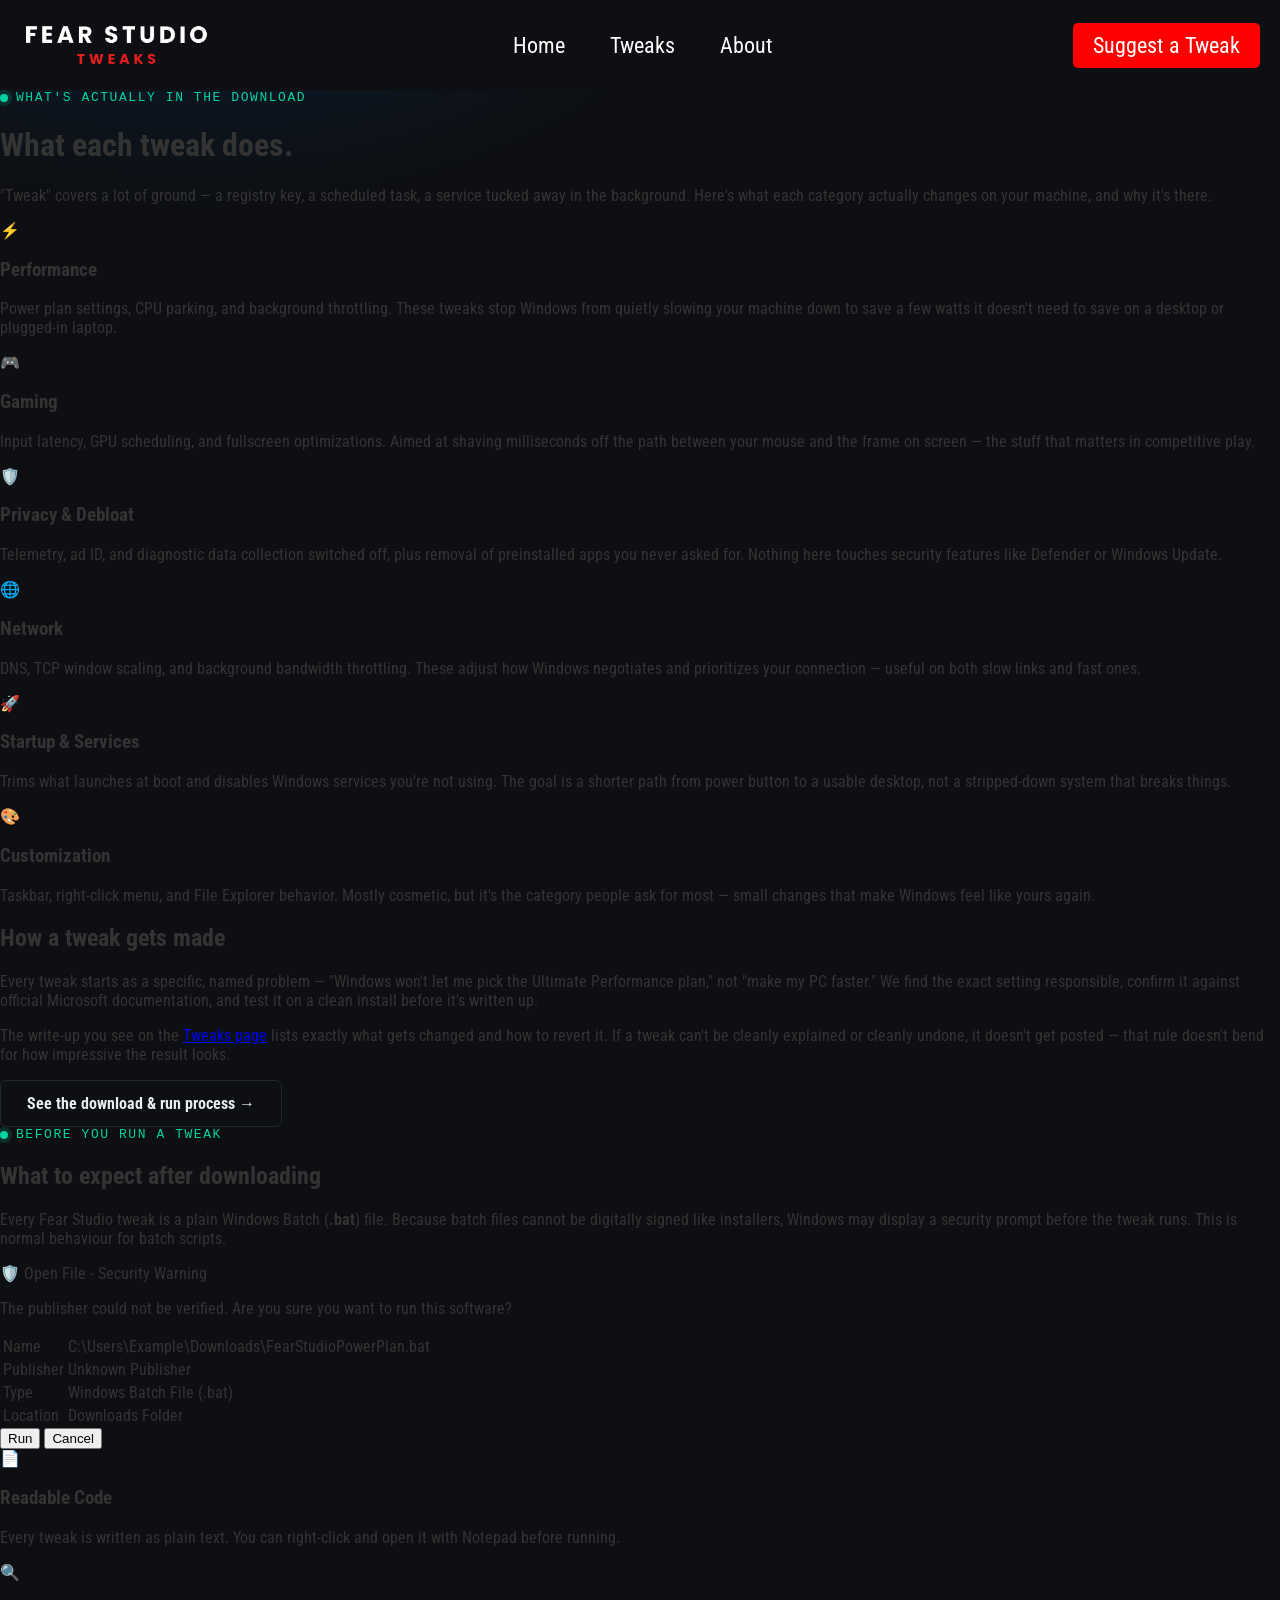
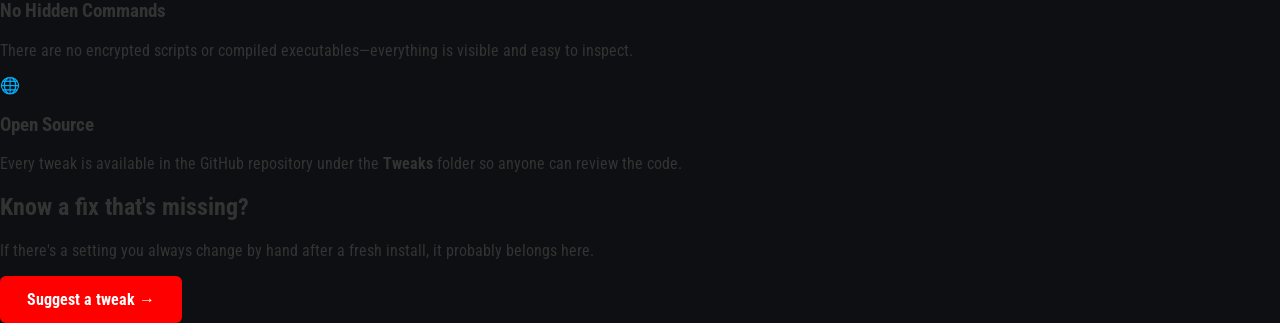
==== About.html @ 370761be "Fear Studio is under development. Fear Studio is currently undergoing a complete website overhaul to" ====
<!DOCTYPE html>
<html lang="en">
<head>
    <meta charset="UTF-8">
    <meta name="viewport" content="width=device-width, initial-scale=1.0">
    <link rel="stylesheet" href="CSS Files/index.css">
    <link rel="stylesheet" href="CSS Files/NavigationBar.css">
    <link rel="stylesheet" href="CSS Files/About.css">
    <link rel="stylesheet" href="CSS Files/CookieConsent.css">
<link rel="icon" href="/images/logo/FearStudio Tweaks.png">

    <style>
@import url('https://fonts.googleapis.com/css2?family=Roboto+Condensed:ital,wght@0,100..900;1,100..900&display=swap');
</style>

    <title>About - Fear Studio Tweaks</title>
</head>
<body>

<nav class="navbar">
    <div class="logo">
        <img src="images/logo/FST.png" alt="Logo">
    </div>
    <div class="menu-left">
        <a href="index.html">Home</a>
        <a href="Tweaks.html">Tweaks</a>
        <a href="About.html">About</a>
    </div>

    <div class="menu-right">
        <a href="Suggest_a_Tweak.html" class="cta-button">Suggest a Tweak</a>
        <div class="hamburger" onclick="toggleMobileMenu()">
            <span></span>
            <span></span>
            <span></span>
        </div>
    </div>
</nav>
<div id="mobileMenu" class="mobile-menu">
    <a href="#" class="closebtn" onclick="toggleMobileMenu()">&times;</a>
    <a href="index.html">Home</a>
    <a href="Tweaks.html">Tweaks</a>
    <a href="About.html">About</a>
    <a href="Suggest_a_Tweak.html" class="cta-button">Suggest a Tweak</a>
</div>

<div class="page1">

    <!-- HERO -->
    <div class="ab-hero">
        <div class="hero-eyebrow">what's actually in the download</div>
        <h1>What each <span>tweak</span> does.</h1>
        <p>"Tweak" covers a lot of ground — a registry key, a scheduled task, a service tucked away in the background. Here's what each category actually changes on your machine, and why it's there.</p>
    </div>

    <!-- CATEGORIES -->
    <div class="ab-categories">
        <div class="ab-grid">

            <div class="ab-card">
                <div class="ab-icon">⚡</div>
                <h3>Performance</h3>
                <p>Power plan settings, CPU parking, and background throttling. These tweaks stop Windows from quietly slowing your machine down to save a few watts it doesn't need to save on a desktop or plugged-in laptop.</p>
            </div>

            <div class="ab-card">
                <div class="ab-icon">🎮</div>
                <h3>Gaming</h3>
                <p>Input latency, GPU scheduling, and fullscreen optimizations. Aimed at shaving milliseconds off the path between your mouse and the frame on screen — the stuff that matters in competitive play.</p>
            </div>

            <div class="ab-card">
                <div class="ab-icon">🛡️</div>
                <h3>Privacy &amp; Debloat</h3>
                <p>Telemetry, ad ID, and diagnostic data collection switched off, plus removal of preinstalled apps you never asked for. Nothing here touches security features like Defender or Windows Update.</p>
            </div>

            <div class="ab-card">
                <div class="ab-icon">🌐</div>
                <h3>Network</h3>
                <p>DNS, TCP window scaling, and background bandwidth throttling. These adjust how Windows negotiates and prioritizes your connection — useful on both slow links and fast ones.</p>
            </div>

            <div class="ab-card">
                <div class="ab-icon">🚀</div>
                <h3>Startup &amp; Services</h3>
                <p>Trims what launches at boot and disables Windows services you're not using. The goal is a shorter path from power button to a usable desktop, not a stripped-down system that breaks things.</p>
            </div>

            <div class="ab-card">
                <div class="ab-icon">🎨</div>
                <h3>Customization</h3>
                <p>Taskbar, right-click menu, and File Explorer behavior. Mostly cosmetic, but it's the category people ask for most — small changes that make Windows feel like yours again.</p>
            </div>

        </div>
    </div>

    <!-- PROCESS -->
    <div class="ab-process">
        <div class="ab-process-box">
            <div class="ab-process-text">
                <h2>How a tweak gets made</h2>
                <p>Every tweak starts as a specific, named problem — "Windows won't let me pick the Ultimate Performance plan," not "make my PC faster." We find the exact setting responsible, confirm it against official Microsoft documentation, and test it on a clean install before it's written up.</p>
                <p>The write-up you see on the <a href="Tweaks.html">Tweaks page</a> lists exactly what gets changed and how to revert it. If a tweak can't be cleanly explained or cleanly undone, it doesn't get posted — that rule doesn't bend for how impressive the result looks.</p>
            </div>
            <a href="How_It_Works.html" class="btn btn-ghost">See the download &amp; run process →</a>
        </div>
    </div>

<!-- DOWNLOAD EXPECTATIONS -->
<section class="ab-download">

    <div class="hero-eyebrow">before you run a tweak</div>

    <h2>What to expect after downloading</h2>

    <p class="ab-download-intro">
        Every Fear Studio tweak is a plain Windows Batch (<strong>.bat</strong>) file.
        Because batch files cannot be digitally signed like installers, Windows may
        display a security prompt before the tweak runs. This is normal behaviour for
        batch scripts.
    </p>

    <div class="windows-warning">

        <div class="warning-title">
            <span class="warning-icon">🛡️</span>
            Open File - Security Warning
        </div>

        <div class="warning-body">

            <p class="warning-text">
                The publisher could not be verified. Are you sure you want to run this software?
            </p>

            <table class="warning-table">
                <tr>
                    <td>Name</td>
                    <td>C:\Users\Example\Downloads\FearStudioPowerPlan.bat</td>
                </tr>

                <tr>
                    <td>Publisher</td>
                    <td>Unknown Publisher</td>
                </tr>

                <tr>
                    <td>Type</td>
                    <td>Windows Batch File (.bat)</td>
                </tr>

                <tr>
                    <td>Location</td>
                    <td>Downloads Folder</td>
                </tr>
            </table>

            <div class="warning-buttons">
                <button class="run-btn">Run</button>
                <button class="cancel-btn">Cancel</button>
            </div>

        </div>

    </div>

    <div class="trust-grid">

        <div class="trust-card">
            <div>📄</div>
            <h3>Readable Code</h3>
            <p>
                Every tweak is written as plain text. You can right-click and open it
                with Notepad before running.
            </p>
        </div>

        <div class="trust-card">
            <div>🔍</div>
            <h3>No Hidden Commands</h3>
            <p>
                There are no encrypted scripts or compiled executables—everything is
                visible and easy to inspect.
            </p>
        </div>

        <div class="trust-card">
            <div>🌐</div>
            <h3>Open Source</h3>
            <p>
                Every tweak is available in the GitHub repository under the
                <strong>Tweaks</strong> folder so anyone can review the code.
            </p>
        </div>

    </div>

</section>

    <!-- CTA -->
    <div class="ab-cta">
        <h2>Know a fix that's missing?</h2>
        <p>If there's a setting you always change by hand after a fresh install, it probably belongs here.</p>
        <a href="Suggest_a_Tweak.html" class="btn btn-primary">Suggest a tweak →</a>
    </div>

</div>

<script>
function toggleMobileMenu() {
    const menu = document.getElementById("mobileMenu");
    if (menu.style.width === "250px") {
        menu.style.width = "0";
    } else {
        menu.style.width = "250px";
    }
}
</script>
<script src="CookieConsent.js"></script>

</body>
</html>
---- CSS Files/index.css ----
:root{
    --bg: #0d0f12;
    --panel: #15181c;
    --panel-2: #1b1f24;
    --line: #23272d;
    --text: #e9edf1;
    --text-dim: #929292;
    --accent: #ff0000;
    --accent-dim: #b30000;
    --ok: #00d4a0;
    --warn: #ff5c5c;
    --mono: "Roboto Mono", monospace;
}

body{ background-color: var(--bg); color: var(--text); }

.contentcenter{ display:none; } /* replaced by hero below */

.page1{
    padding: 0;
    width: 100%;
    height: auto;
    min-height: calc(100vh - 70px);
    background:
        radial-gradient(ellipse 900px 500px at 15% -10%, rgba(0,123,255,0.16), transparent 60%),
        var(--bg);
}

/* ---------- HERO ---------- */
.hero{
    max-width: 1160px;
    margin: 0 auto;
    padding: 72px 24px 40px;
    display: grid;
    grid-template-columns: 1.15fr 0.85fr;
    gap: 40px;
    align-items: center;
}
.hero-eyebrow{
    font-family: var(--mono);
    font-size: 13px;
    letter-spacing: 0.12em;
    color: var(--ok);
    text-transform: uppercase;
    display: flex;
    align-items: center;
    gap: 8px;
    margin-bottom: 18px;
}
.hero-eyebrow::before{
    content:"";
    width: 8px; height: 8px; border-radius: 50%;
    background: var(--ok);
    box-shadow: 0 0 0 4px rgba(0,212,160,0.15);
}
.hero h1{
    font-family: "Roboto Condensed", sans-serif;
    font-weight: 900;
    font-size: 52px;
    line-height: 1.05;
    margin: 0 0 18px;
    letter-spacing: -0.01em;
}
.hero h1 span{ color: var(--accent); }
.hero p{
    color: var(--text-dim);
    font-size: 17px;
    line-height: 1.6;
    max-width: 46ch;
    margin: 0 0 28px;
}
.hero-actions{ display:flex; gap: 14px; flex-wrap: wrap; }
.btn{
    font-family: "Roboto Condensed", sans-serif;
    font-weight: 700;
    font-size: 16px;
    padding: 13px 26px;
    border-radius: 6px;
    text-decoration: none;
    cursor: pointer;
    border: 1px solid transparent;
    transition: 0.2s ease;
    display: inline-flex;
    align-items: center;
    gap: 8px;
}
.btn-primary{ background: var(--accent); color: #fff; }
.btn-primary:hover{ background: var(--accent-dim); }
.btn-ghost{ background: transparent; color: var(--text); border-color: var(--line); }
.btn-ghost:hover{ border-color: var(--accent); color: var(--accent); }

/* readout panel */
.readout{
    

    background: var(--panel);
    border: 1px solid var(--line);
    border-radius: 10px;
    font-family: var(--mono);
    font-size: 13px;
    overflow: hidden;
    box-shadow: 0 20px 50px rgba(0,0,0,0.35);
}
.readout-bar{

   
    display:flex; align-items:center; gap: 10px;
    padding: 10px 14px;
    background: var(--panel-2);
    border-bottom: 1px solid var(--line);
    color: var(--text-dim);
}
.readout-bar span{
    width:10px; height:10px; border-radius:50%;
text-align:center; line-height:10px; font-size: 13px;
}
.readout-bar span:nth-child(1){ background:#ff5f56; }
.readout-bar span:nth-child(2){ background:#ffbd2e; }
.readout-bar span:nth-child(3){ background:#27c93f; }
.readout-title{
    margin-left: 10px;
    font-size: 12px;
    letter-spacing: 0.04em;
}
.readout-body{ padding: 16px 18px 20px; }
.readout-row{
    display:flex; justify-content:space-between; align-items:center;
    padding: 9px 0; border-bottom: 1px dashed var(--line);
    color: var(--text-dim);
}
.readout-row:last-child{ border-bottom: none; }
.readout-row b{ color: var(--text); font-weight: 500; }
.readout-row .val-ok{ color: var(--ok); }
.readout-row .bar{
    width: 90px; height: 6px; background: var(--line); border-radius: 3px; overflow:hidden;
}
.readout-row .bar i{ display:block; height:100%; background: var(--accent); }

/* ---------- STATS STRIP ---------- */
.stats{
    max-width: 1160px;
    margin: 0 auto;
    padding: 0 24px 50px;
    display: grid;
    grid-template-columns: repeat(4, 1fr);
    gap: 16px;
}
.stat{
    background: var(--panel);
    border: 1px solid var(--line);
    border-radius: 8px;
    padding: 18px 20px;
}
.stat .n{
    font-family: var(--mono);
    font-size: 26px;
    font-weight: 700;
    color: var(--accent);
}
.stat .l{
    font-size: 13px;
    color: var(--text-dim);
    margin-top: 4px;
}

/* ---------- HOMEPAGE TWEAKS TEASER ---------- */
.tweaks-teaser{
    max-width: 1160px;
    margin: 0 auto;
    padding: 10px 24px 90px;
}
.teaser-box{
    background: var(--panel);
    border: 1px solid var(--line);
    border-radius: 10px;
    padding: 36px 40px;
    display: flex;
    justify-content: space-between;
    align-items: center;
    gap: 24px;
    flex-wrap: wrap;
}
.teaser-box h2{
    font-family: "Roboto Condensed", sans-serif;
    font-size: 26px;
    font-weight: 800;
    margin: 0 0 8px;
    color: white;
}
.teaser-box p{
    color: var(--text-dim);
    font-size: 14.5px;
    line-height: 1.6;
    margin: 0;
    max-width: 52ch;
}
.teaser-box .btn{ flex-shrink: 0; }

@media screen and (max-width: 620px){
    .teaser-box{ flex-direction: column; align-items: flex-start; }
}

/* ---------- RESPONSIVE ---------- */
@media screen and (max-width: 980px){
    .hero{ grid-template-columns: 1fr; padding-top: 50px; }
    .stats{ grid-template-columns: repeat(2,1fr); }
}
@media screen and (max-width: 620px){
    .hero h1{ font-size: 38px; }
    .stats{ grid-template-columns: 1fr 1fr; }
}
---- CSS Files/NavigationBar.css ----
body {
    margin: 0;
    font-family: "Roboto Condensed", sans-serif;
   
    color: #333;
    
}
/* NAVBAR */
.navbar {
    display: flex;
    justify-content: space-between;
    align-items: center;
    background-color: #33333300;

    color: white;
    padding: 10px 20px;
    height: 70px;
    box-shadow: 0 2px 5px rgba(0,0,0,0.2);
    font-size: 22px;
}

/* LEFT MENU */
.menu-left,
.menu-right {
    display: flex;
    align-items: center;
    gap: 15px;
}

/* LOGO */
.logo img {
    padding-top: 5px;
    max-height: 50px;
    width: auto;
}


/* LINKS */
.navbar a {
    color: white;
    text-decoration: none;
    transition: 0.3s ease;
}

.navbar a:not(.cta-button) {
    padding: 10px 15px;
    border-radius: 5px;
}

.navbar a:not(.cta-button):hover {
    background-color: rgba(255, 255, 255, 0.082);
}


/* CONTACT BUTTON */
.cta-button {
    background-color: #ff0000;
    color: white;
    padding: 10px 20px;
    border-radius: 5px;
    text-decoration: none;
    transition: 0.3s ease;
}

.cta-button:hover {
    background-color: #b30000;
}


/* HAMBURGER MENU */
.hamburger {
    display: none;
    cursor: pointer;
    flex-direction: column;
    justify-content: space-between;
    width: 30px;
    height: 25px;
}

.hamburger span {
    width: 100%;
    height: 3px;
    background-color: white;
    border-radius: 5px;
    transition: 0.3s ease;
}


/* MOBILE SIDE MENU */
.mobile-menu {
    height: 100%;
    width: 0;
    position: fixed;
    z-index: 999;
    top: 0;
    left: 0;
    background-color: #111;
    overflow-x: hidden;
    transition: 0.5s ease;
    padding-top: 60px;
    box-shadow: 3px 0 10px rgba(0,0,0,0.3);
}


.mobile-menu a {
    display: block;
    padding: 15px 25px;
    font-size: 22px;
    color: white;
    text-decoration: none;
    transition: 0.3s ease;
}


.mobile-menu a:hover {
    color: #007bff;
}


/* CLOSE BUTTON */
.mobile-menu .closebtn {
    position: absolute;
    top: 10px;
    right: 25px;
    font-size: 40px;
}


/* HAMBURGER ANIMATION */
.hamburger.active span:nth-child(1) {
    transform: rotate(45deg) translate(5px,5px);
}

.hamburger.active span:nth-child(2) {
    opacity: 0;
}

.hamburger.active span:nth-child(3) {
    transform: rotate(-45deg) translate(5px,-5px);
}


/* MOBILE RESPONSIVE */
@media screen and (max-width:768px) {

    .menu-left {
        display: none;
    }

    .menu-right .cta-button {
        display: none;
    }

    .hamburger {
        display: flex;
    }

}


/* DESKTOP ONLY */
@media screen and (min-width:769px) {

    .mobile-menu {
        display: none;
    }

}
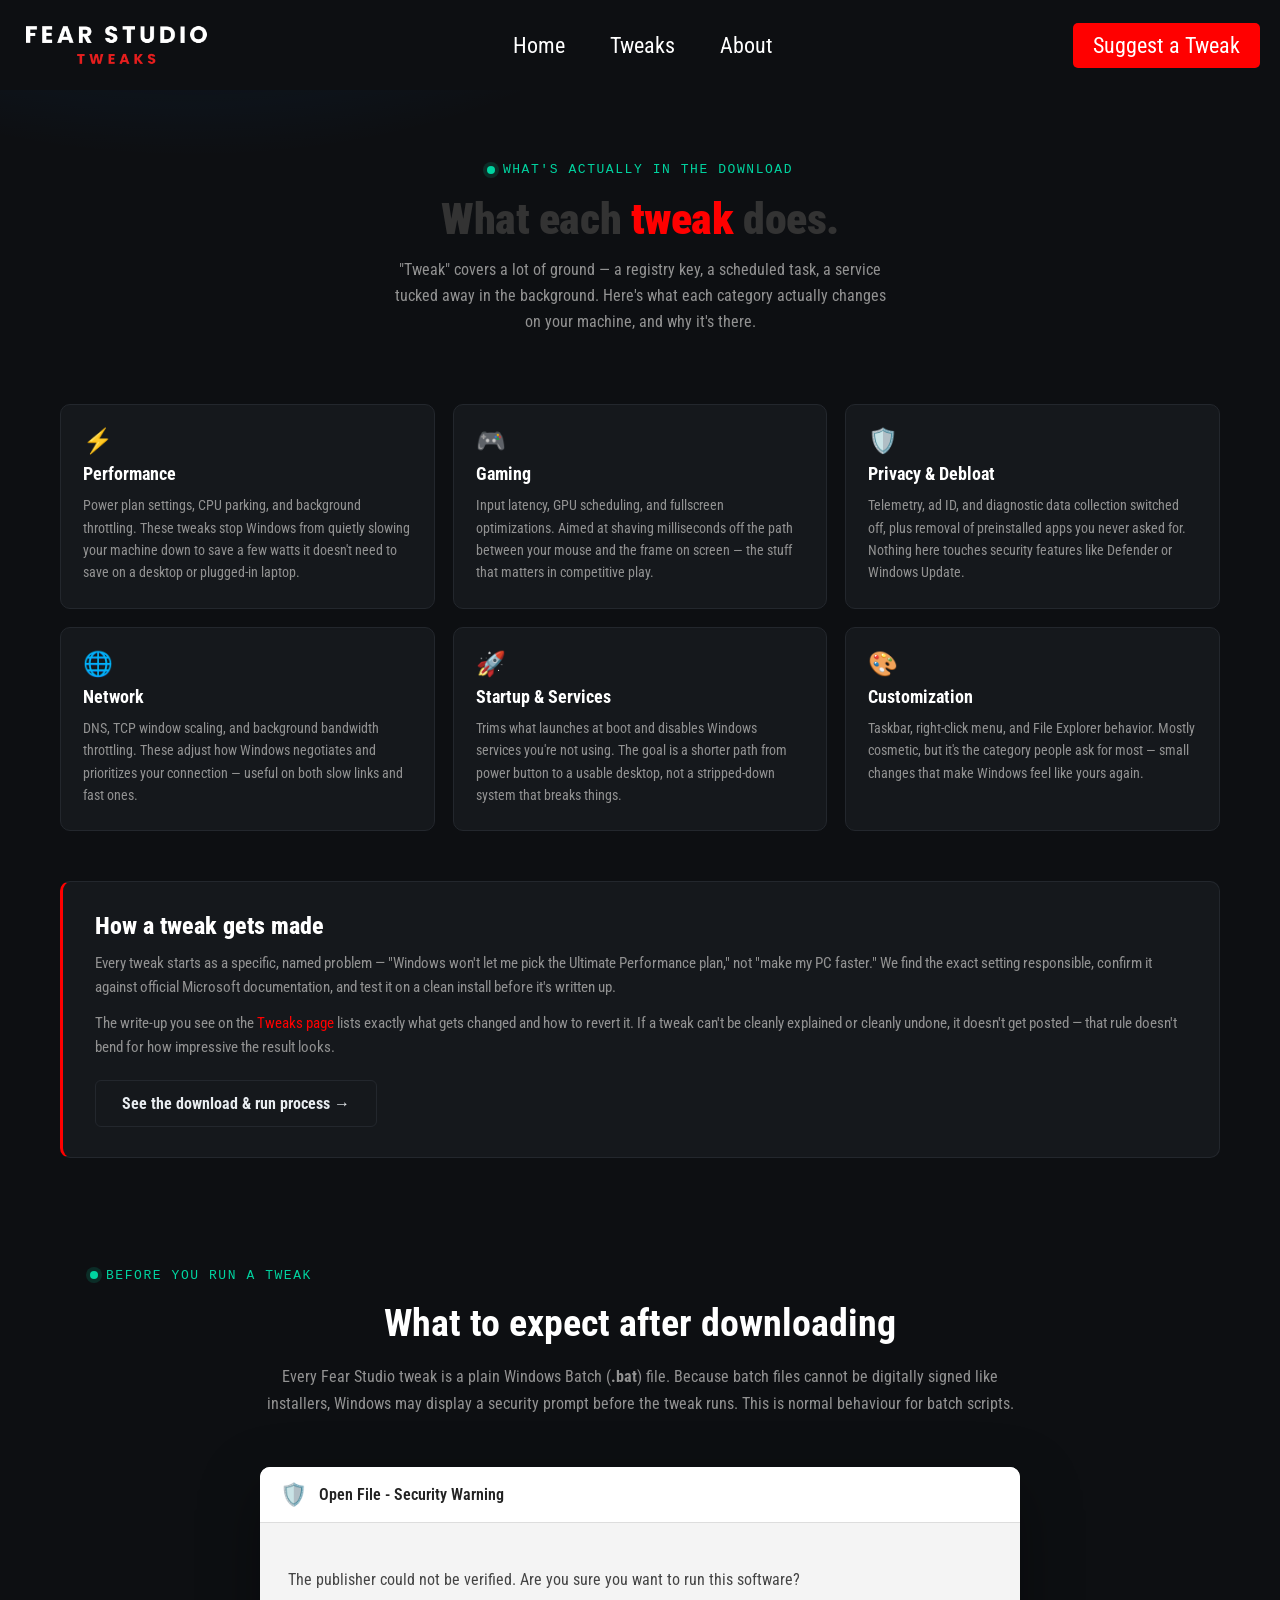
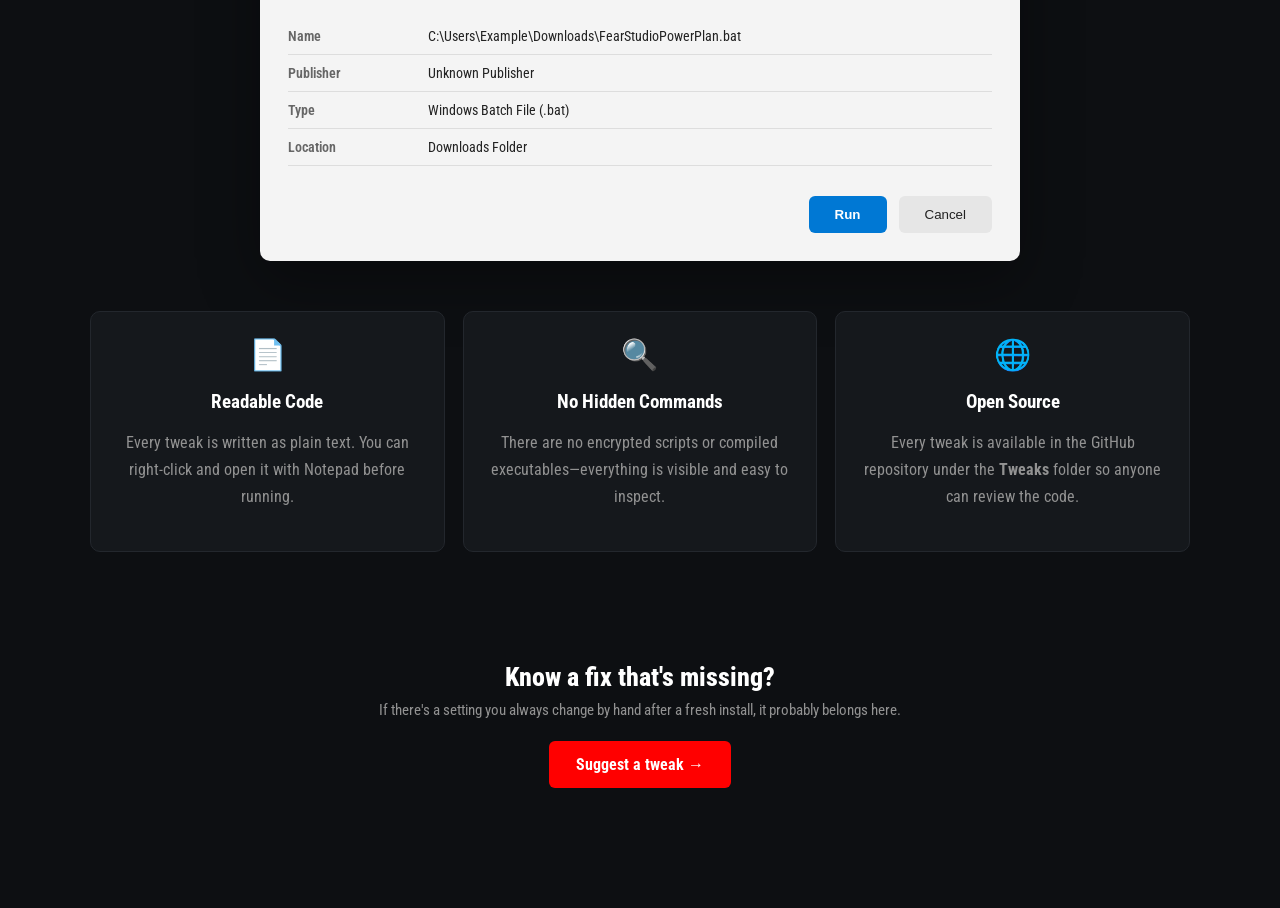
==== commit 9df12e57: "Add files via upload" ====
--- a/About.html
+++ b/About.html
@@ -5,7 +5,7 @@
     <meta name="viewport" content="width=device-width, initial-scale=1.0">
     <link rel="stylesheet" href="CSS Files/index.css">
     <link rel="stylesheet" href="CSS Files/NavigationBar.css">
-    <link rel="stylesheet" href="CSS Files/About.css">
+    <link rel="stylesheet" href="CSS Files/about.css">
     <link rel="stylesheet" href="CSS Files/CookieConsent.css">
 <link rel="icon" href="/images/logo/FearStudio Tweaks.png">
 
@@ -24,7 +24,7 @@
     <div class="menu-left">
         <a href="index.html">Home</a>
         <a href="Tweaks.html">Tweaks</a>
-        <a href="About.html">About</a>
+        <a href="about.html">About</a>
     </div>
 
     <div class="menu-right">
@@ -40,7 +40,7 @@
     <a href="#" class="closebtn" onclick="toggleMobileMenu()">&times;</a>
     <a href="index.html">Home</a>
     <a href="Tweaks.html">Tweaks</a>
-    <a href="About.html">About</a>
+    <a href="about.html">About</a>
     <a href="Suggest_a_Tweak.html" class="cta-button">Suggest a Tweak</a>
 </div>
 
--- a/CSS Files/about.css
+++ b/CSS Files/about.css
@@ -0,0 +1,361 @@
+/* ---------- ABOUT PAGE HERO ---------- */
+.ab-hero{
+    max-width: 1160px;
+    margin: 0 auto;
+    padding: 72px 24px 20px;
+    text-align: center;
+}
+.ab-hero .hero-eyebrow{
+    justify-content: center;
+}
+.ab-hero h1{
+    font-family: "Roboto Condensed", sans-serif;
+    font-weight: 900;
+    font-size: 44px;
+    line-height: 1.1;
+    margin: 0 0 14px;
+    letter-spacing: -0.01em;
+}
+.ab-hero h1 span{ color: var(--accent); }
+.ab-hero p{
+    color: var(--text-dim);
+    font-size: 16px;
+    line-height: 1.6;
+    max-width: 62ch;
+    margin: 0 auto;
+}
+
+/* ---------- CATEGORY CARDS ---------- */
+.ab-categories{
+    max-width: 1160px;
+    margin: 0 auto;
+    padding: 50px 24px 20px;
+}
+.ab-grid{
+    display: grid;
+    grid-template-columns: repeat(3, 1fr);
+    gap: 18px;
+}
+.ab-card{
+    background: var(--panel);
+    border: 1px solid var(--line);
+    border-radius: 10px;
+    padding: 24px 22px;
+    display: flex;
+    flex-direction: column;
+    gap: 10px;
+    transition: 0.2s ease;
+}
+.ab-card:hover{
+    border-color: var(--accent);
+    transform: translateY(-3px);
+    box-shadow: 0 14px 30px rgba(0,0,0,0.3);
+}
+.ab-icon{
+    font-size: 24px;
+    line-height: 1;
+}
+.ab-card h3{
+    color: white;
+    font-family: "Roboto Condensed", sans-serif;
+    font-size: 18px;
+    margin: 0;
+}
+.ab-card p{
+    font-size: 14px;
+    color: var(--text-dim);
+    line-height: 1.6;
+    margin: 0;
+}
+
+/* ---------- PROCESS ---------- */
+.ab-process{
+    max-width: 1160px;
+    margin: 0 auto;
+    padding: 30px 24px;
+}
+.ab-process-box{
+    background: var(--panel);
+    border: 1px solid var(--line);
+    border-left: 3px solid var(--accent);
+    border-radius: 10px;
+    padding: 30px 32px;
+    display: flex;
+    flex-direction: column;
+    gap: 20px;
+    align-items: flex-start;
+}
+.ab-process-text h2{
+    font-family: "Roboto Condensed", sans-serif;
+    font-size: 24px;
+    font-weight: 800;
+    color: white;
+    margin: 0 0 12px;
+}
+.ab-process-text p{
+    font-size: 14.5px;
+    color: var(--text-dim);
+    line-height: 1.65;
+    margin: 0 0 12px;
+}
+.ab-process-text p:last-child{ margin-bottom: 0; }
+.ab-process-text a{
+    color: var(--accent);
+    text-decoration: none;
+}
+.ab-process-text a:hover{ text-decoration: underline; }
+
+/* ---------- CTA ---------- */
+.ab-cta{
+    max-width: 1160px;
+    margin: 0px auto 90px;
+    padding: 30px 24px;
+    text-align: center;
+}
+.ab-cta h2{
+    font-family: "Roboto Condensed", sans-serif;
+    font-size: 26px;
+    font-weight: 800;
+    color: white;
+    margin: 0 0 10px;
+}
+.ab-cta p{
+    color: var(--text-dim);
+    font-size: 14.5px;
+    margin: 0 0 22px;
+}
+
+@media screen and (max-width: 980px){
+    .ab-grid{ grid-template-columns: repeat(2,1fr); }
+}
+@media screen and (max-width: 620px){
+    .ab-hero h1{ font-size: 32px; }
+    .ab-grid{ grid-template-columns: 1fr; }
+}
+
+/* ---------------- DOWNLOAD ---------------- */
+
+.ab-download{
+    max-width:1100px;
+    margin:80px auto;
+    padding:0 24px;
+    text-align:center;
+}
+
+.ab-download h2{
+    font-family:"Roboto Condensed",sans-serif;
+    color:#fff;
+    font-size:38px;
+    margin:12px 0 18px;
+}
+
+.ab-download-intro{
+    max-width:760px;
+    margin:auto;
+    color:var(--text-dim);
+    line-height:1.7;
+}
+
+/* Fake Windows Prompt */
+
+.windows-warning{
+
+    margin:50px auto;
+
+    max-width:760px;
+
+    background:#f4f4f4;
+
+    color:#222;
+
+    border-radius:10px;
+
+    overflow:hidden;
+
+    box-shadow:0 20px 60px rgba(0,0,0,.35);
+
+    text-align:left;
+
+}
+
+.warning-title{
+
+    background:#ffffff;
+
+    padding:15px 20px;
+
+    border-bottom:1px solid #ddd;
+
+    font-weight:600;
+
+    display:flex;
+
+    gap:12px;
+
+    align-items:center;
+
+}
+
+.warning-icon{
+
+    font-size:22px;
+
+}
+
+.warning-body{
+
+    padding:28px;
+
+}
+
+.warning-text{
+
+    margin-bottom:25px;
+
+    color:#444;
+
+    line-height:1.6;
+
+}
+
+.warning-table{
+
+    width:100%;
+
+    border-collapse:collapse;
+
+    font-size:14px;
+
+}
+
+.warning-table td{
+
+    padding:10px 0;
+
+    border-bottom:1px solid #ddd;
+
+}
+
+.warning-table td:first-child{
+
+    width:140px;
+
+    font-weight:600;
+
+    color:#666;
+
+}
+
+.warning-buttons{
+
+    display:flex;
+
+    justify-content:flex-end;
+
+    gap:12px;
+
+    margin-top:30px;
+
+}
+
+.run-btn{
+
+    background:#0078D4;
+
+    color:white;
+
+    border:none;
+
+    padding:11px 26px;
+
+    border-radius:6px;
+
+    font-weight:600;
+
+}
+
+.cancel-btn{
+
+    background:#e6e6e6;
+
+    border:none;
+
+    padding:11px 26px;
+
+    border-radius:6px;
+
+    color:#222;
+
+}
+
+/* Trust cards */
+
+.trust-grid{
+
+    display:grid;
+
+    grid-template-columns:repeat(3,1fr);
+
+    gap:18px;
+
+    margin-top:40px;
+
+}
+
+.trust-card{
+
+    background:var(--panel);
+
+    border:1px solid var(--line);
+
+    border-radius:10px;
+
+    padding:25px;
+
+    transition:.2s;
+
+}
+
+.trust-card:hover{
+
+    transform:translateY(-4px);
+
+    border-color:var(--accent);
+
+}
+
+.trust-card div{
+
+    font-size:30px;
+
+    margin-bottom:15px;
+
+}
+
+.trust-card h3{
+
+    color:white;
+
+    margin-bottom:10px;
+
+    font-family:"Roboto Condensed",sans-serif;
+
+}
+
+.trust-card p{
+
+    color:var(--text-dim);
+
+    line-height:1.7;
+
+}
+
+@media(max-width:900px){
+
+.trust-grid{
+
+grid-template-columns:1fr;
+
+}
+
+}
